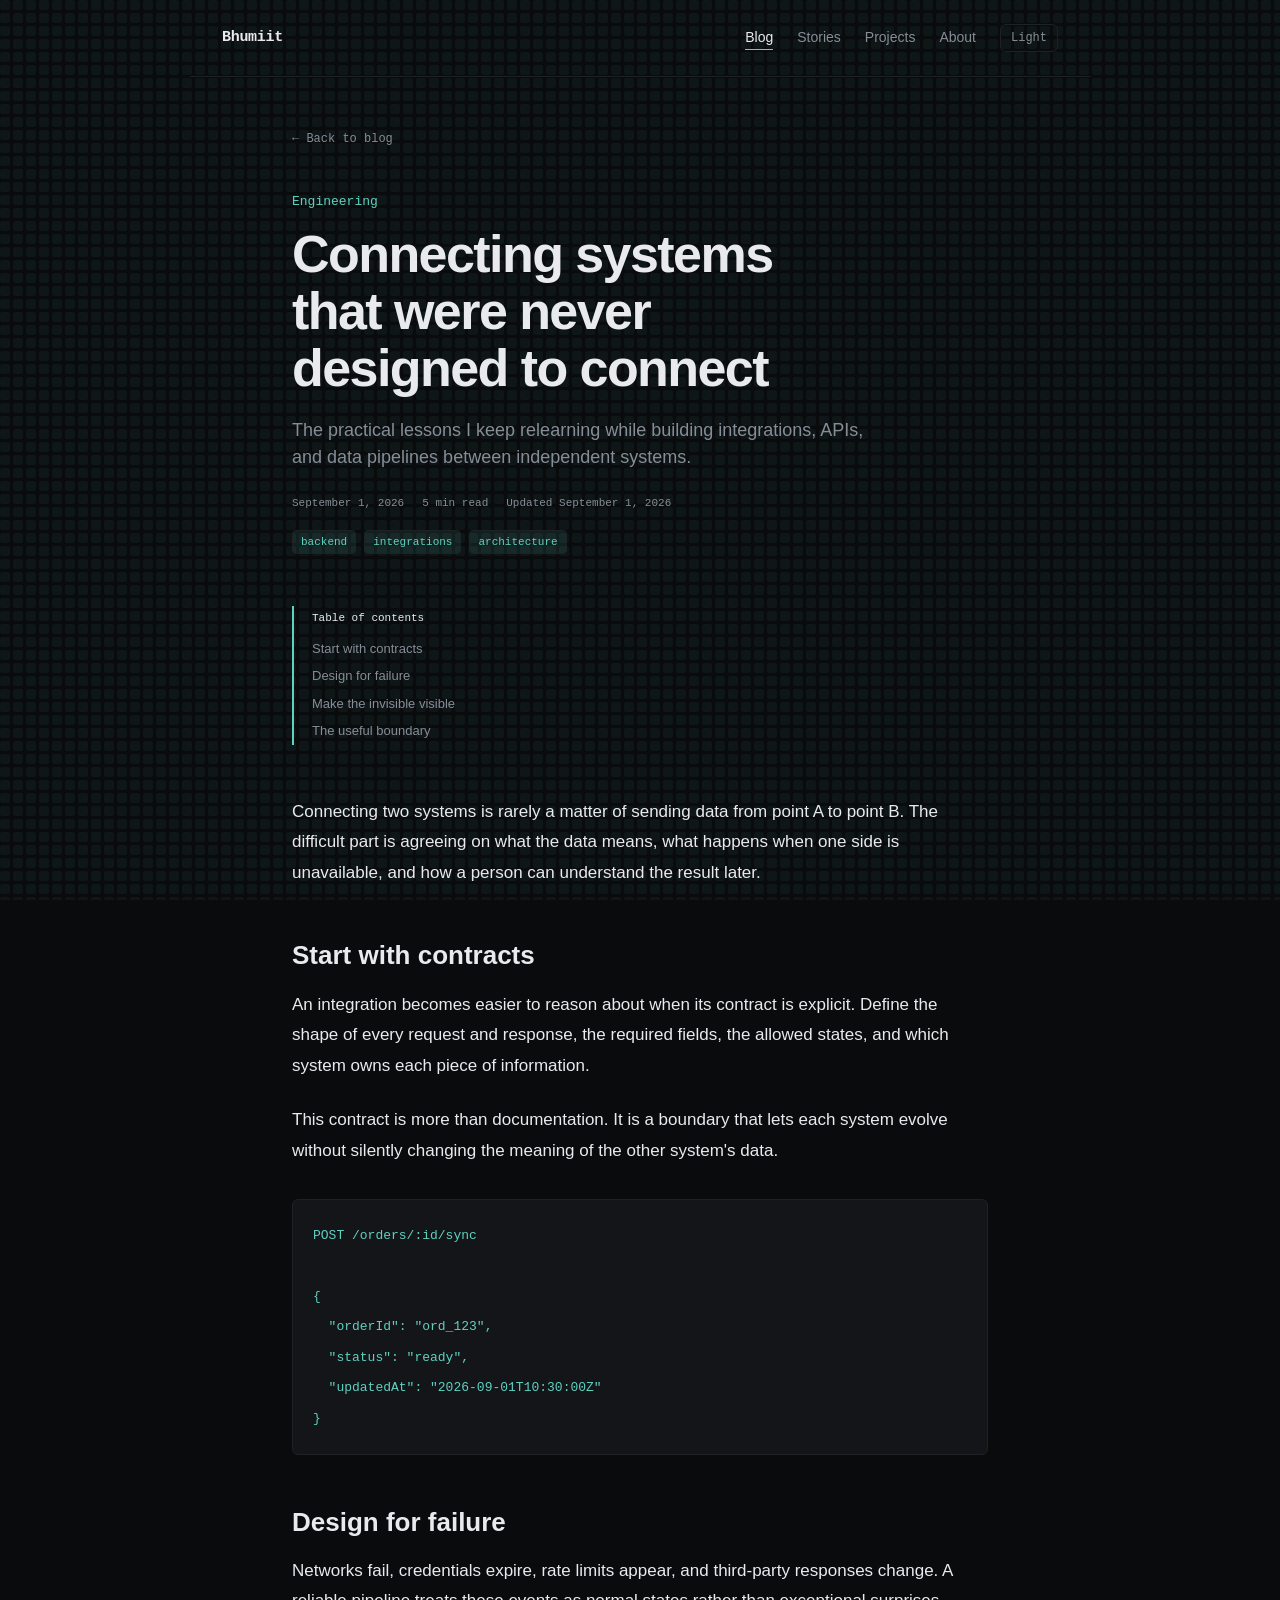
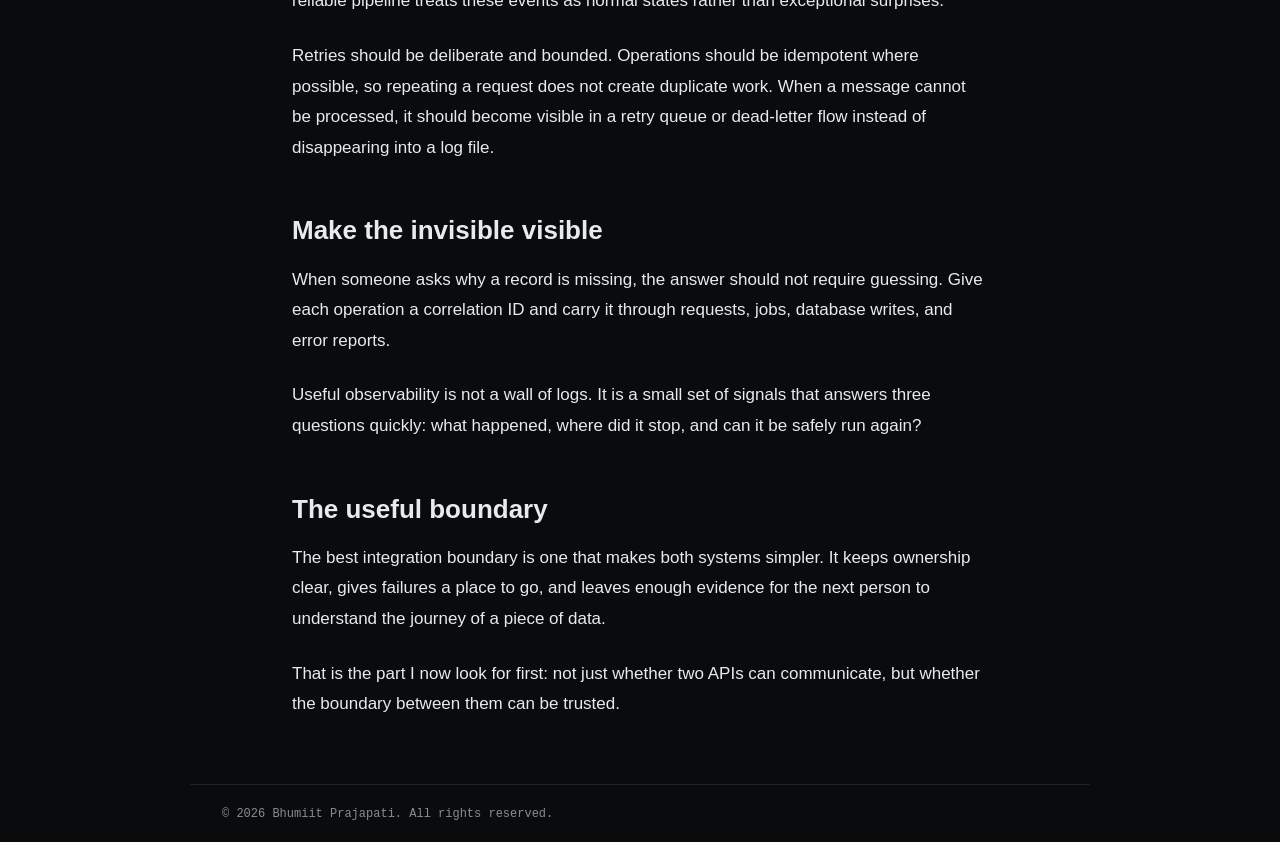
==== view/blog-systems-that-connect.html @ aba49ec4 "blog page is done" ====
<!DOCTYPE html>
<html lang="en">
<head>
  <meta charset="UTF-8">
  <meta name="viewport" content="width=device-width, initial-scale=1.0">
  <title>Connecting systems that were never designed to connect — Bhumiit</title>
  <link rel="stylesheet" href="../css/main.css">
  <link rel="stylesheet" href="../css/article.css">
</head>
<body data-theme="dark">
  <canvas id="bg-canvas"></canvas>

  <div id="site-header"></div>

  <main class="article-page">
    <a class="article-back" href="blog.html">&larr; Back to blog</a>

    <article>
      <div class="article-header">
        <div class="page-eyebrow">Engineering</div>
        <h1>Connecting systems that were never designed to connect</h1>
        <p class="article-intro">The practical lessons I keep relearning while building integrations, APIs, and data pipelines between independent systems.</p>
        <div class="article-meta">
          <span>September 1, 2026</span>
          <span>5 min read</span>
          <span>Updated September 1, 2026</span>
        </div>
        <div class="article-tags">
          <span class="tag">backend</span>
          <span class="tag">integrations</span>
          <span class="tag">architecture</span>
        </div>
      </div>

      <aside class="article-toc" aria-label="Table of contents">
        <span>Table of contents</span>
        <a href="#contracts">Start with contracts</a>
        <a href="#failures">Design for failure</a>
        <a href="#observability">Make the invisible visible</a>
        <a href="#conclusion">The useful boundary</a>
      </aside>

      <div class="article-content">
        <p>Connecting two systems is rarely a matter of sending data from point A to point B. The difficult part is agreeing on what the data means, what happens when one side is unavailable, and how a person can understand the result later.</p>

        <h2 id="contracts">Start with contracts</h2>
        <p>An integration becomes easier to reason about when its contract is explicit. Define the shape of every request and response, the required fields, the allowed states, and which system owns each piece of information.</p>
        <p>This contract is more than documentation. It is a boundary that lets each system evolve without silently changing the meaning of the other system's data.</p>

        <pre><code>POST /orders/:id/sync

{
  "orderId": "ord_123",
  "status": "ready",
  "updatedAt": "2026-09-01T10:30:00Z"
}</code></pre>

        <h2 id="failures">Design for failure</h2>
        <p>Networks fail, credentials expire, rate limits appear, and third-party responses change. A reliable pipeline treats these events as normal states rather than exceptional surprises.</p>
        <p>Retries should be deliberate and bounded. Operations should be idempotent where possible, so repeating a request does not create duplicate work. When a message cannot be processed, it should become visible in a retry queue or dead-letter flow instead of disappearing into a log file.</p>

        <h2 id="observability">Make the invisible visible</h2>
        <p>When someone asks why a record is missing, the answer should not require guessing. Give each operation a correlation ID and carry it through requests, jobs, database writes, and error reports.</p>
        <p>Useful observability is not a wall of logs. It is a small set of signals that answers three questions quickly: what happened, where did it stop, and can it be safely run again?</p>

        <h2 id="conclusion">The useful boundary</h2>
        <p>The best integration boundary is one that makes both systems simpler. It keeps ownership clear, gives failures a place to go, and leaves enough evidence for the next person to understand the journey of a piece of data.</p>
        <p>That is the part I now look for first: not just whether two APIs can communicate, but whether the boundary between them can be trusted.</p>
      </div>
    </article>
  </main>

  <div id="site-footer"></div>

  <script src="../js/components.js"></script>
  <script src="../js/theme.js"></script>
  <script src="../js/grid-bg.js"></script>
</body>
</html>
---- css/main.css ----
:root{
  --bg:#0a0b0d;
  --bg-elevated:#131519;
  --text:#e8eaed;
  --text-dim:#868d97;
  --accent:#5fd1c0;
  --border:#1e2126;
  --mono: "IBM Plex Mono", "SFMono-Regular", Consolas, monospace;
  --sans: "Inter", -apple-system, BlinkMacSystemFont, "Segoe UI", sans-serif;
}
[data-theme="light"]{
  --bg:#faf9f7;
  --bg-elevated:#ffffff;
  --text:#16181c;
  --text-dim:#6b7178;
  --accent:#0e8f7c;
  --border:#e4e2de;
}
*{box-sizing:border-box;margin:0;padding:0;}
html{scroll-behavior:smooth;}
body{
  background:var(--bg);
  color:var(--text);
  font-family:var(--sans);
  line-height:1.5;
  min-height:100vh;
  position:relative;
  transition:background .35s ease, color .35s ease;
  display:flex;
  flex-direction:column;
}
body.no-scroll{height:100vh;overflow:hidden;}
@media (prefers-reduced-motion: reduce){
  *{animation-duration:0.001ms !important; animation-iteration-count:1 !important; transition-duration:0.001ms !important;}
}

#bg-canvas{
  position:fixed;inset:0;width:100%;height:100%;
  z-index:0;pointer-events:none;
}

a{color:inherit;text-decoration:none;}

/* header / nav */
header{
  position:relative;z-index:2;
  display:flex;justify-content:space-between;align-items:center;
  padding:24px 32px;border-bottom:1px solid var(--border);
  max-width:900px;margin:0 auto;
  width:100%;flex-shrink:0;
  opacity:0;
  animation:fadeDown .6s ease forwards;
}
.brand{font-family:var(--mono);font-size:15px;font-weight:600;letter-spacing:-0.02em;}
nav{display:flex;gap:24px;align-items:center;}
nav a{
  font-size:14px;color:var(--text-dim);position:relative;padding-bottom:2px;
}
nav a::after{
  content:"";position:absolute;left:0;bottom:0;width:0;height:1px;
  background:var(--accent);transition:width .25s ease;
}
nav a:hover{color:var(--text);}
nav a:hover::after{width:100%;}
nav a.active{color:var(--text);}
nav a.active::after{width:100%;}
#theme-toggle{
  background:none;border:1px solid var(--border);color:var(--text-dim);
  border-radius:6px;padding:6px 10px;font-size:12px;cursor:pointer;font-family:var(--mono);
  transition:color .15s, border-color .15s, transform .15s;
}
#theme-toggle:hover{color:var(--text);border-color:var(--accent);}
#theme-toggle:active{transform:scale(0.94);}

/* main / page header */
main{
  position:relative;z-index:2;max-width:900px;margin:0 auto;padding:56px 32px 40px;
  width:100%;flex:1;
}
body.no-scroll main{
  display:flex;flex-direction:column;justify-content:center;padding:32px;
}

.page-eyebrow{
  font-family:var(--mono);font-size:13px;color:var(--accent);margin-bottom:14px;
  opacity:0;animation:fadeUp .6s ease .1s forwards;
}
.page-title{
  font-size:clamp(30px,4.5vw,44px);
  font-weight:700;letter-spacing:-0.03em;line-height:1.1;
  margin-bottom:16px;
  opacity:0;animation:fadeUp .7s ease .2s forwards;
}
.page-subtitle{
  font-size:17px;color:var(--text-dim);max-width:56ch;margin-bottom:48px;
  opacity:0;animation:fadeUp .7s ease .32s forwards;
}

/* hero-specific (homepage) */
.eyebrow{
  font-family:var(--mono);font-size:13px;color:var(--accent);margin-bottom:18px;
  opacity:0;animation:fadeUp .6s ease .15s forwards;
}
h1{
  font-size:clamp(32px,5vw,52px);
  font-weight:700;letter-spacing:-0.03em;line-height:1.1;
  margin-bottom:20px;max-width:14ch;
  opacity:0;animation:fadeUp .7s ease .28s forwards;
}
.tagline{
  font-size:18px;color:var(--text-dim);max-width:52ch;margin-bottom:48px;
  opacity:0;animation:fadeUp .7s ease .42s forwards;
}
.quote{
  font-family:var(--mono);font-size:13px;color:var(--text-dim);
  border-left:2px solid var(--accent);padding-left:16px;max-width:40ch;
  opacity:0;animation:fadeUp .7s ease .55s forwards;
}

@keyframes fadeDown{ from{opacity:0; transform:translateY(-8px);} to{opacity:1; transform:translateY(0);} }
@keyframes fadeUp{ from{opacity:0; transform:translateY(10px);} to{opacity:1; transform:translateY(0);} }

/* card list (blog / stories / projects) */
.card-list{
  display:flex;flex-direction:column;
  opacity:0;animation:fadeUp .7s ease .42s forwards;
}
.card{
  display:block;padding:24px 0;border-bottom:1px solid var(--border);
  transition:padding-left .2s ease;
}
.card:hover{padding-left:8px;}
.card:hover .card-title{color:var(--accent);}
.card-top{
  display:flex;justify-content:space-between;align-items:baseline;gap:16px;margin-bottom:8px;
}
.card-title{
  font-size:18px;font-weight:600;letter-spacing:-0.01em;transition:color .2s ease;
}
.card-meta{
  font-family:var(--mono);font-size:12px;color:var(--text-dim);white-space:nowrap;
}
.card-desc{
  font-size:14px;color:var(--text-dim);max-width:64ch;margin-bottom:10px;
}
.card-tags{display:flex;flex-wrap:wrap;gap:8px;}
.tag{
  font-family:var(--mono);font-size:11px;color:var(--accent);
  background:rgba(95,209,192,0.1);
  border:1px solid var(--border);
  padding:3px 8px;border-radius:4px;
}
.status-badge{
  font-family:var(--mono);font-size:11px;color:var(--accent);
  border:1px solid var(--accent);border-radius:4px;
  padding:2px 8px;margin-right:10px;
}

footer{
  position:relative;z-index:2;
  max-width:900px;margin:0 auto;padding:20px 32px;
  font-family:var(--mono);font-size:12px;color:var(--text-dim);
  border-top:1px solid var(--border);
  width:100%;flex-shrink:0;
}

@media (max-width:600px){
  header{padding:20px;}
  nav{gap:14px;}
  main{padding:40px 20px 20px;}
  body.no-scroll main{padding:72px 20px 20px;}
  .card-top{flex-direction:column;gap:4px;}
}
---- css/article.css ----
.article-page{
  max-width:760px;
  padding-top:48px;
}
.article-back{
  display:inline-block;
  color:var(--text-dim);
  font-family:var(--mono);
  font-size:12px;
  margin-bottom:44px;
  transition:color .2s ease;
}
.article-back:hover{color:var(--accent);}
.article-header h1{
  max-width:18ch;
  margin-bottom:20px;
}
.name-highlight{
  display:inline-block;
  color:var(--accent);
  font-family:inherit;
  font-style:normal;
  font-weight:inherit;
  letter-spacing:inherit;
}
.name-highlight > span{
  display:inline-block;
  opacity:0;
  animation:nameLetterReveal .65s cubic-bezier(.22,1,.36,1) forwards;
}
.name-highlight > span:nth-child(1){animation-delay:.15s;}
.name-highlight > span:nth-child(2){animation-delay:.33s;}
.name-highlight > span:nth-child(3){animation-delay:.51s;}
.name-highlight > span:nth-child(4){animation-delay:.69s;}
.name-highlight > span:nth-child(5){animation-delay:.87s;}
.name-highlight > span:nth-child(6){animation-delay:1.05s;}
.name-highlight > span:nth-child(7){animation-delay:1.23s;}
@keyframes nameLetterReveal{
  from{opacity:0;transform:translateY(10px) scale(.9);}
  to{opacity:1;transform:translateY(0) scale(1);}
}
@media (prefers-reduced-motion: reduce){
  .name-highlight > span{animation:none;opacity:1;}
}
.article-intro{
  color:var(--text-dim);
  font-size:18px;
  max-width:58ch;
  margin-bottom:24px;
}
.article-meta{
  display:flex;
  flex-wrap:wrap;
  gap:8px 18px;
  color:var(--text-dim);
  font-family:var(--mono);
  font-size:11px;
  margin-bottom:18px;
}
.article-tags{display:flex;flex-wrap:wrap;gap:8px;}
.article-toc{
  display:flex;
  flex-direction:column;
  gap:8px;
  border-left:2px solid var(--accent);
  margin:52px 0;
  padding:4px 0 4px 18px;
  font-size:13px;
}
.article-toc span{
  color:var(--text);
  font-family:var(--mono);
  font-size:11px;
  margin-bottom:4px;
}
.article-toc a{color:var(--text-dim);}
.article-toc a:hover{color:var(--accent);}
.article-content{
  font-size:17px;
  line-height:1.8;
}
.article-content p{margin-bottom:24px;}
.article-closing{
  border-top:1px solid var(--border);
  color:var(--text-dim);
  font-style:italic;
  margin-top:56px;
  padding-top:28px;
}
.article-content h3{
  font-size:20px;
  line-height:1.3;
  margin:36px 0 6px;
}
.article-content ul{
  margin:0 0 28px 22px;
  padding:0;
}
.article-content li{
  margin-bottom:10px;
  padding-left:4px;
}
.resume-company{
  color:var(--text-dim);
  font-size:15px;
  font-weight:400;
}
.resume-dates{
  color:var(--accent);
  font-family:var(--mono);
  font-size:12px;
  margin-bottom:14px !important;
}
.article-content h2{
  font-size:26px;
  line-height:1.2;
  margin:52px 0 18px;
}
.article-content pre{
  overflow-x:auto;
  background:var(--bg-elevated);
  border:1px solid var(--border);
  border-radius:6px;
  margin:32px 0;
  padding:20px;
}
.article-content code{
  color:var(--accent);
  font-family:var(--mono);
  font-size:13px;
  line-height:1.7;
}
@media (max-width:600px){
  .article-page{padding-top:36px;}
  .article-back{margin-bottom:32px;}
  .article-intro{font-size:16px;}
  .article-content{font-size:16px;}
}
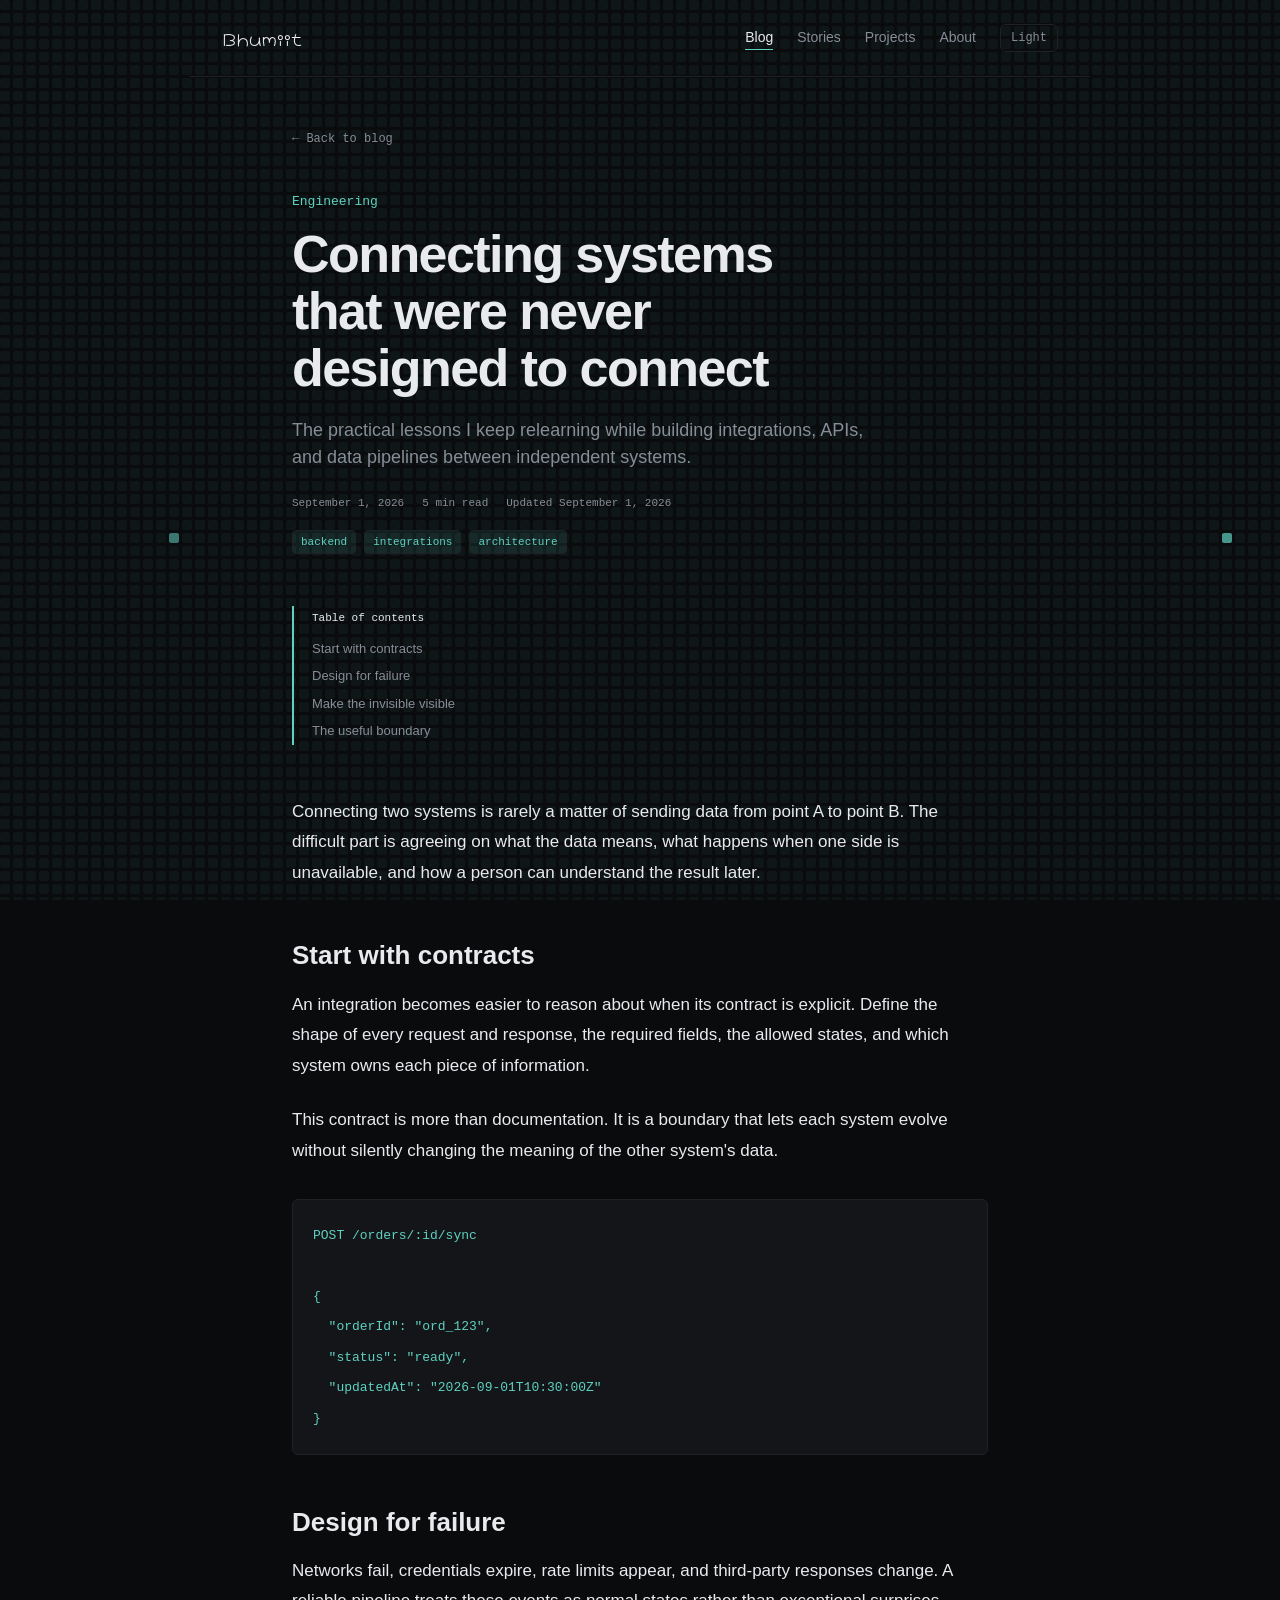
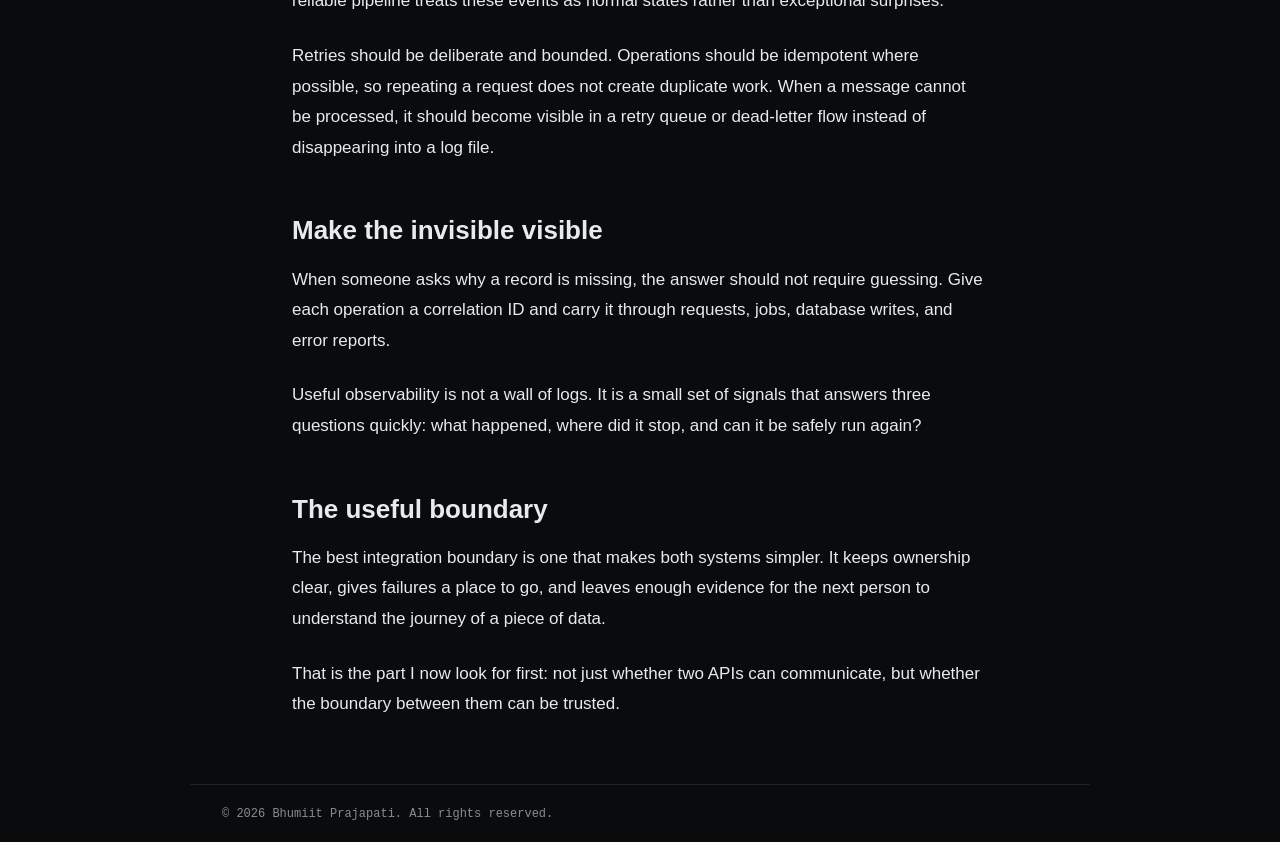
==== commit 546e606d: "Move files from private to public." ====
--- a/view/blog-systems-that-connect.html
+++ b/view/blog-systems-that-connect.html
@@ -1,79 +1,79 @@
-<!DOCTYPE html>
-<html lang="en">
-<head>
-  <meta charset="UTF-8">
-  <meta name="viewport" content="width=device-width, initial-scale=1.0">
-  <title>Connecting systems that were never designed to connect — Bhumiit</title>
-  <link rel="stylesheet" href="../css/main.css">
-  <link rel="stylesheet" href="../css/article.css">
-</head>
-<body data-theme="dark">
-  <canvas id="bg-canvas"></canvas>
-
-  <div id="site-header"></div>
-
-  <main class="article-page">
-    <a class="article-back" href="blog.html">&larr; Back to blog</a>
-
-    <article>
-      <div class="article-header">
-        <div class="page-eyebrow">Engineering</div>
-        <h1>Connecting systems that were never designed to connect</h1>
-        <p class="article-intro">The practical lessons I keep relearning while building integrations, APIs, and data pipelines between independent systems.</p>
-        <div class="article-meta">
-          <span>September 1, 2026</span>
-          <span>5 min read</span>
-          <span>Updated September 1, 2026</span>
-        </div>
-        <div class="article-tags">
-          <span class="tag">backend</span>
-          <span class="tag">integrations</span>
-          <span class="tag">architecture</span>
-        </div>
-      </div>
-
-      <aside class="article-toc" aria-label="Table of contents">
-        <span>Table of contents</span>
-        <a href="#contracts">Start with contracts</a>
-        <a href="#failures">Design for failure</a>
-        <a href="#observability">Make the invisible visible</a>
-        <a href="#conclusion">The useful boundary</a>
-      </aside>
-
-      <div class="article-content">
-        <p>Connecting two systems is rarely a matter of sending data from point A to point B. The difficult part is agreeing on what the data means, what happens when one side is unavailable, and how a person can understand the result later.</p>
-
-        <h2 id="contracts">Start with contracts</h2>
-        <p>An integration becomes easier to reason about when its contract is explicit. Define the shape of every request and response, the required fields, the allowed states, and which system owns each piece of information.</p>
-        <p>This contract is more than documentation. It is a boundary that lets each system evolve without silently changing the meaning of the other system's data.</p>
-
-        <pre><code>POST /orders/:id/sync
-
-{
-  "orderId": "ord_123",
-  "status": "ready",
-  "updatedAt": "2026-09-01T10:30:00Z"
-}</code></pre>
-
-        <h2 id="failures">Design for failure</h2>
-        <p>Networks fail, credentials expire, rate limits appear, and third-party responses change. A reliable pipeline treats these events as normal states rather than exceptional surprises.</p>
-        <p>Retries should be deliberate and bounded. Operations should be idempotent where possible, so repeating a request does not create duplicate work. When a message cannot be processed, it should become visible in a retry queue or dead-letter flow instead of disappearing into a log file.</p>
-
-        <h2 id="observability">Make the invisible visible</h2>
-        <p>When someone asks why a record is missing, the answer should not require guessing. Give each operation a correlation ID and carry it through requests, jobs, database writes, and error reports.</p>
-        <p>Useful observability is not a wall of logs. It is a small set of signals that answers three questions quickly: what happened, where did it stop, and can it be safely run again?</p>
-
-        <h2 id="conclusion">The useful boundary</h2>
-        <p>The best integration boundary is one that makes both systems simpler. It keeps ownership clear, gives failures a place to go, and leaves enough evidence for the next person to understand the journey of a piece of data.</p>
-        <p>That is the part I now look for first: not just whether two APIs can communicate, but whether the boundary between them can be trusted.</p>
-      </div>
-    </article>
-  </main>
-
-  <div id="site-footer"></div>
-
-  <script src="../js/components.js"></script>
-  <script src="../js/theme.js"></script>
-  <script src="../js/grid-bg.js"></script>
-</body>
+<!DOCTYPE html>
+<html lang="en">
+<head>
+  <meta charset="UTF-8">
+  <meta name="viewport" content="width=device-width, initial-scale=1.0">
+  <title>Connecting systems that were never designed to connect — Bhumiit</title>
+  <link rel="stylesheet" href="../css/main.css">
+  <link rel="stylesheet" href="../css/article.css">
+</head>
+<body data-theme="dark">
+  <canvas id="bg-canvas"></canvas>
+
+  <div id="site-header"></div>
+
+  <main class="article-page">
+    <a class="article-back" href="blog.html">&larr; Back to blog</a>
+
+    <article>
+      <div class="article-header">
+        <div class="page-eyebrow">Engineering</div>
+        <h1>Connecting systems that were never designed to connect</h1>
+        <p class="article-intro">The practical lessons I keep relearning while building integrations, APIs, and data pipelines between independent systems.</p>
+        <div class="article-meta">
+          <span>September 1, 2026</span>
+          <span>5 min read</span>
+          <span>Updated September 1, 2026</span>
+        </div>
+        <div class="article-tags">
+          <span class="tag">backend</span>
+          <span class="tag">integrations</span>
+          <span class="tag">architecture</span>
+        </div>
+      </div>
+
+      <aside class="article-toc" aria-label="Table of contents">
+        <span>Table of contents</span>
+        <a href="#contracts">Start with contracts</a>
+        <a href="#failures">Design for failure</a>
+        <a href="#observability">Make the invisible visible</a>
+        <a href="#conclusion">The useful boundary</a>
+      </aside>
+
+      <div class="article-content">
+        <p>Connecting two systems is rarely a matter of sending data from point A to point B. The difficult part is agreeing on what the data means, what happens when one side is unavailable, and how a person can understand the result later.</p>
+
+        <h2 id="contracts">Start with contracts</h2>
+        <p>An integration becomes easier to reason about when its contract is explicit. Define the shape of every request and response, the required fields, the allowed states, and which system owns each piece of information.</p>
+        <p>This contract is more than documentation. It is a boundary that lets each system evolve without silently changing the meaning of the other system's data.</p>
+
+        <pre><code>POST /orders/:id/sync
+
+{
+  "orderId": "ord_123",
+  "status": "ready",
+  "updatedAt": "2026-09-01T10:30:00Z"
+}</code></pre>
+
+        <h2 id="failures">Design for failure</h2>
+        <p>Networks fail, credentials expire, rate limits appear, and third-party responses change. A reliable pipeline treats these events as normal states rather than exceptional surprises.</p>
+        <p>Retries should be deliberate and bounded. Operations should be idempotent where possible, so repeating a request does not create duplicate work. When a message cannot be processed, it should become visible in a retry queue or dead-letter flow instead of disappearing into a log file.</p>
+
+        <h2 id="observability">Make the invisible visible</h2>
+        <p>When someone asks why a record is missing, the answer should not require guessing. Give each operation a correlation ID and carry it through requests, jobs, database writes, and error reports.</p>
+        <p>Useful observability is not a wall of logs. It is a small set of signals that answers three questions quickly: what happened, where did it stop, and can it be safely run again?</p>
+
+        <h2 id="conclusion">The useful boundary</h2>
+        <p>The best integration boundary is one that makes both systems simpler. It keeps ownership clear, gives failures a place to go, and leaves enough evidence for the next person to understand the journey of a piece of data.</p>
+        <p>That is the part I now look for first: not just whether two APIs can communicate, but whether the boundary between them can be trusted.</p>
+      </div>
+    </article>
+  </main>
+
+  <div id="site-footer"></div>
+
+  <script src="../js/components.js"></script>
+  <script src="../js/theme.js"></script>
+  <script src="../js/grid-bg.js"></script>
+</body>
 </html>
--- a/css/main.css
+++ b/css/main.css
@@ -1,3 +1,5 @@
+@import url('https://fonts.googleapis.com/css2?family=Hachi+Maru+Pop&display=swap');
+
 :root{
   --bg:#0a0b0d;
   --bg-elevated:#131519;
@@ -51,7 +53,7 @@
   opacity:0;
   animation:fadeDown .6s ease forwards;
 }
-.brand{font-family:var(--mono);font-size:15px;font-weight:600;letter-spacing:-0.02em;}
+.brand{font-family:"Hachi Maru Pop", cursive;font-size:17px;font-weight:400;letter-spacing:0;}
 nav{display:flex;gap:24px;align-items:center;}
 nav a{
   font-size:14px;color:var(--text-dim);position:relative;padding-bottom:2px;
--- a/css/article.css
+++ b/css/article.css
@@ -1,138 +1,138 @@
-.article-page{
-  max-width:760px;
-  padding-top:48px;
-}
-.article-back{
-  display:inline-block;
-  color:var(--text-dim);
-  font-family:var(--mono);
-  font-size:12px;
-  margin-bottom:44px;
-  transition:color .2s ease;
-}
-.article-back:hover{color:var(--accent);}
-.article-header h1{
-  max-width:18ch;
-  margin-bottom:20px;
-}
-.name-highlight{
-  display:inline-block;
-  color:var(--accent);
-  font-family:inherit;
-  font-style:normal;
-  font-weight:inherit;
-  letter-spacing:inherit;
-}
-.name-highlight > span{
-  display:inline-block;
-  opacity:0;
-  animation:nameLetterReveal .65s cubic-bezier(.22,1,.36,1) forwards;
-}
-.name-highlight > span:nth-child(1){animation-delay:.15s;}
-.name-highlight > span:nth-child(2){animation-delay:.33s;}
-.name-highlight > span:nth-child(3){animation-delay:.51s;}
-.name-highlight > span:nth-child(4){animation-delay:.69s;}
-.name-highlight > span:nth-child(5){animation-delay:.87s;}
-.name-highlight > span:nth-child(6){animation-delay:1.05s;}
-.name-highlight > span:nth-child(7){animation-delay:1.23s;}
-@keyframes nameLetterReveal{
-  from{opacity:0;transform:translateY(10px) scale(.9);}
-  to{opacity:1;transform:translateY(0) scale(1);}
-}
-@media (prefers-reduced-motion: reduce){
-  .name-highlight > span{animation:none;opacity:1;}
-}
-.article-intro{
-  color:var(--text-dim);
-  font-size:18px;
-  max-width:58ch;
-  margin-bottom:24px;
-}
-.article-meta{
-  display:flex;
-  flex-wrap:wrap;
-  gap:8px 18px;
-  color:var(--text-dim);
-  font-family:var(--mono);
-  font-size:11px;
-  margin-bottom:18px;
-}
-.article-tags{display:flex;flex-wrap:wrap;gap:8px;}
-.article-toc{
-  display:flex;
-  flex-direction:column;
-  gap:8px;
-  border-left:2px solid var(--accent);
-  margin:52px 0;
-  padding:4px 0 4px 18px;
-  font-size:13px;
-}
-.article-toc span{
-  color:var(--text);
-  font-family:var(--mono);
-  font-size:11px;
-  margin-bottom:4px;
-}
-.article-toc a{color:var(--text-dim);}
-.article-toc a:hover{color:var(--accent);}
-.article-content{
-  font-size:17px;
-  line-height:1.8;
-}
-.article-content p{margin-bottom:24px;}
-.article-closing{
-  border-top:1px solid var(--border);
-  color:var(--text-dim);
-  font-style:italic;
-  margin-top:56px;
-  padding-top:28px;
-}
-.article-content h3{
-  font-size:20px;
-  line-height:1.3;
-  margin:36px 0 6px;
-}
-.article-content ul{
-  margin:0 0 28px 22px;
-  padding:0;
-}
-.article-content li{
-  margin-bottom:10px;
-  padding-left:4px;
-}
-.resume-company{
-  color:var(--text-dim);
-  font-size:15px;
-  font-weight:400;
-}
-.resume-dates{
-  color:var(--accent);
-  font-family:var(--mono);
-  font-size:12px;
-  margin-bottom:14px !important;
-}
-.article-content h2{
-  font-size:26px;
-  line-height:1.2;
-  margin:52px 0 18px;
-}
-.article-content pre{
-  overflow-x:auto;
-  background:var(--bg-elevated);
-  border:1px solid var(--border);
-  border-radius:6px;
-  margin:32px 0;
-  padding:20px;
-}
-.article-content code{
-  color:var(--accent);
-  font-family:var(--mono);
-  font-size:13px;
-  line-height:1.7;
-}
-@media (max-width:600px){
-  .article-page{padding-top:36px;}
-  .article-back{margin-bottom:32px;}
-  .article-intro{font-size:16px;}
-  .article-content{font-size:16px;}
+.article-page{
+  max-width:760px;
+  padding-top:48px;
+}
+.article-back{
+  display:inline-block;
+  color:var(--text-dim);
+  font-family:var(--mono);
+  font-size:12px;
+  margin-bottom:44px;
+  transition:color .2s ease;
+}
+.article-back:hover{color:var(--accent);}
+.article-header h1{
+  max-width:18ch;
+  margin-bottom:20px;
+}
+.name-highlight{
+  display:inline-block;
+  color:var(--accent);
+  font-family:inherit;
+  font-style:normal;
+  font-weight:inherit;
+  letter-spacing:inherit;
+}
+.name-highlight > span{
+  display:inline-block;
+  opacity:0;
+  animation:nameLetterReveal .65s cubic-bezier(.22,1,.36,1) forwards;
+}
+.name-highlight > span:nth-child(1){animation-delay:.15s;}
+.name-highlight > span:nth-child(2){animation-delay:.33s;}
+.name-highlight > span:nth-child(3){animation-delay:.51s;}
+.name-highlight > span:nth-child(4){animation-delay:.69s;}
+.name-highlight > span:nth-child(5){animation-delay:.87s;}
+.name-highlight > span:nth-child(6){animation-delay:1.05s;}
+.name-highlight > span:nth-child(7){animation-delay:1.23s;}
+@keyframes nameLetterReveal{
+  from{opacity:0;transform:translateY(10px) scale(.9);}
+  to{opacity:1;transform:translateY(0) scale(1);}
+}
+@media (prefers-reduced-motion: reduce){
+  .name-highlight > span{animation:none;opacity:1;}
+}
+.article-intro{
+  color:var(--text-dim);
+  font-size:18px;
+  max-width:58ch;
+  margin-bottom:24px;
+}
+.article-meta{
+  display:flex;
+  flex-wrap:wrap;
+  gap:8px 18px;
+  color:var(--text-dim);
+  font-family:var(--mono);
+  font-size:11px;
+  margin-bottom:18px;
+}
+.article-tags{display:flex;flex-wrap:wrap;gap:8px;}
+.article-toc{
+  display:flex;
+  flex-direction:column;
+  gap:8px;
+  border-left:2px solid var(--accent);
+  margin:52px 0;
+  padding:4px 0 4px 18px;
+  font-size:13px;
+}
+.article-toc span{
+  color:var(--text);
+  font-family:var(--mono);
+  font-size:11px;
+  margin-bottom:4px;
+}
+.article-toc a{color:var(--text-dim);}
+.article-toc a:hover{color:var(--accent);}
+.article-content{
+  font-size:17px;
+  line-height:1.8;
+}
+.article-content p{margin-bottom:24px;}
+.article-closing{
+  border-top:1px solid var(--border);
+  color:var(--text-dim);
+  font-style:italic;
+  margin-top:56px;
+  padding-top:28px;
+}
+.article-content h3{
+  font-size:20px;
+  line-height:1.3;
+  margin:36px 0 6px;
+}
+.article-content ul{
+  margin:0 0 28px 22px;
+  padding:0;
+}
+.article-content li{
+  margin-bottom:10px;
+  padding-left:4px;
+}
+.resume-company{
+  color:var(--text-dim);
+  font-size:15px;
+  font-weight:400;
+}
+.resume-dates{
+  color:var(--accent);
+  font-family:var(--mono);
+  font-size:12px;
+  margin-bottom:14px !important;
+}
+.article-content h2{
+  font-size:26px;
+  line-height:1.2;
+  margin:52px 0 18px;
+}
+.article-content pre{
+  overflow-x:auto;
+  background:var(--bg-elevated);
+  border:1px solid var(--border);
+  border-radius:6px;
+  margin:32px 0;
+  padding:20px;
+}
+.article-content code{
+  color:var(--accent);
+  font-family:var(--mono);
+  font-size:13px;
+  line-height:1.7;
+}
+@media (max-width:600px){
+  .article-page{padding-top:36px;}
+  .article-back{margin-bottom:32px;}
+  .article-intro{font-size:16px;}
+  .article-content{font-size:16px;}
 }
